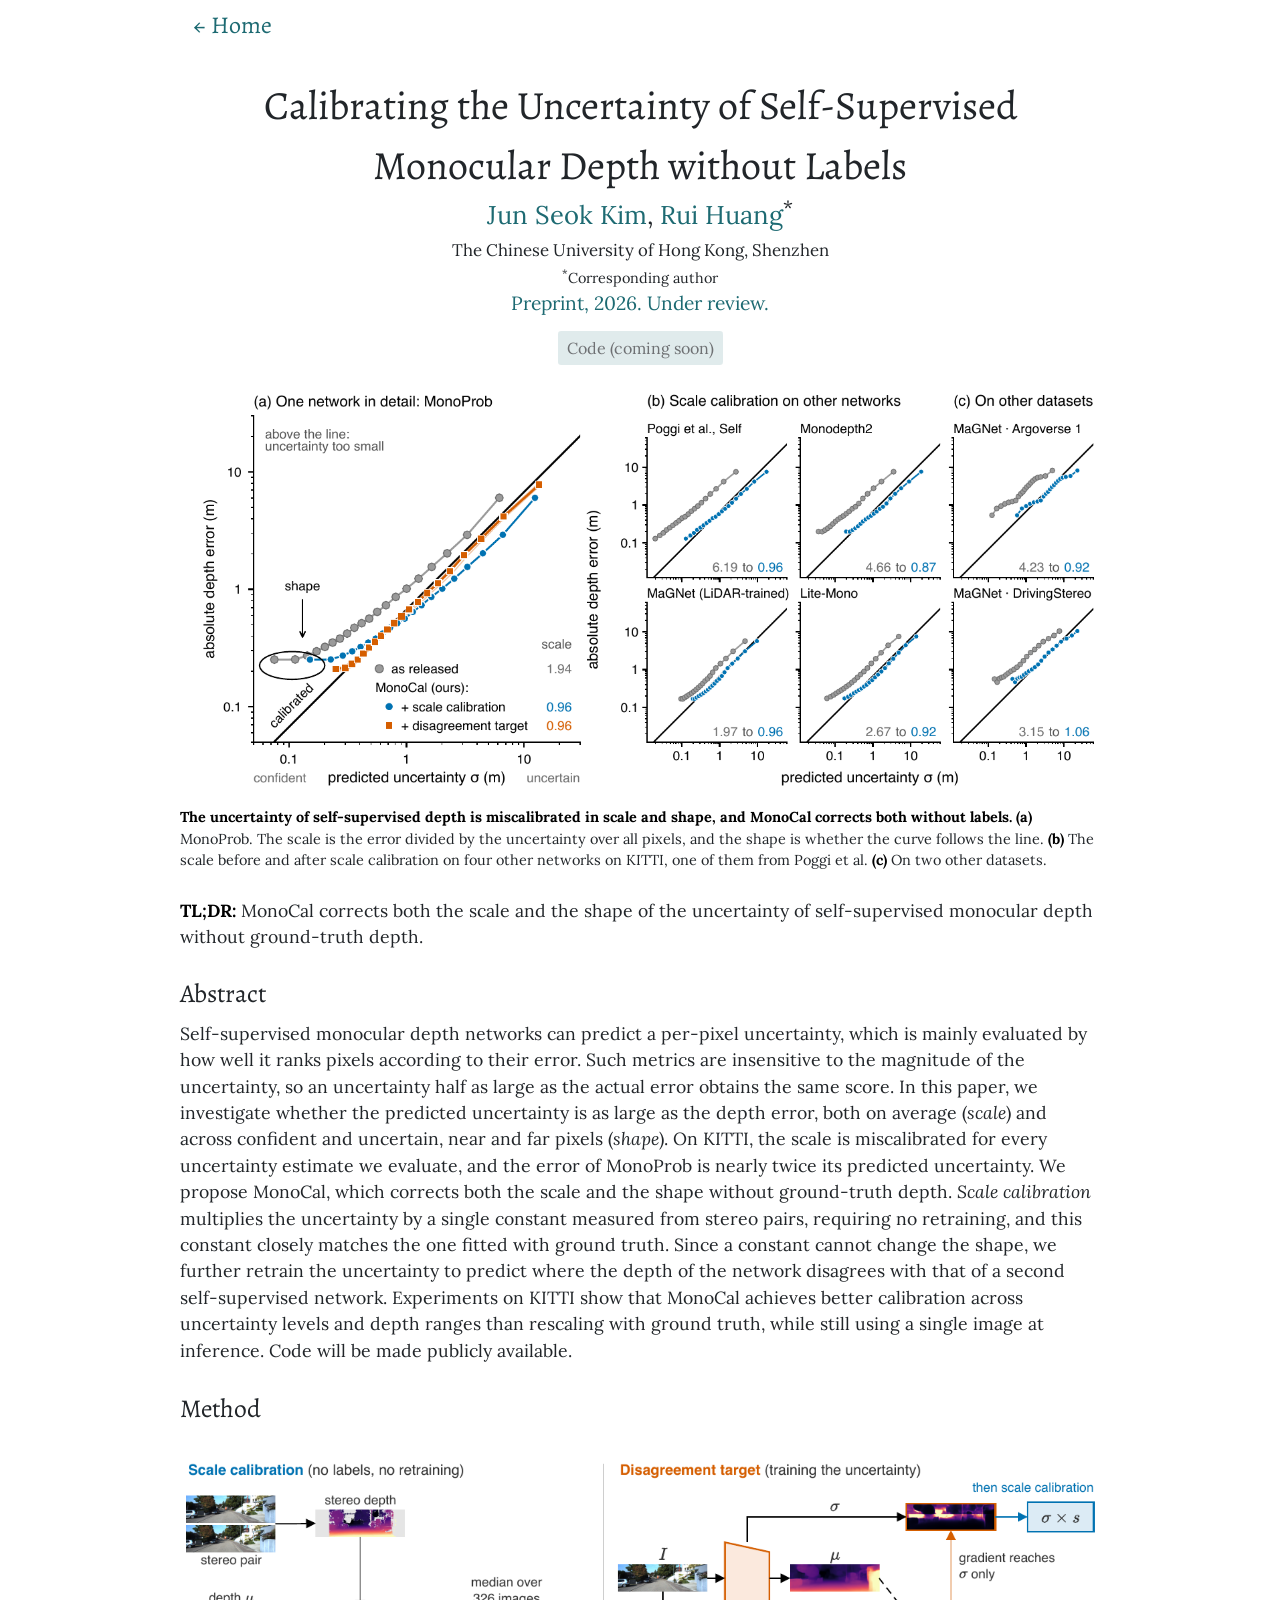
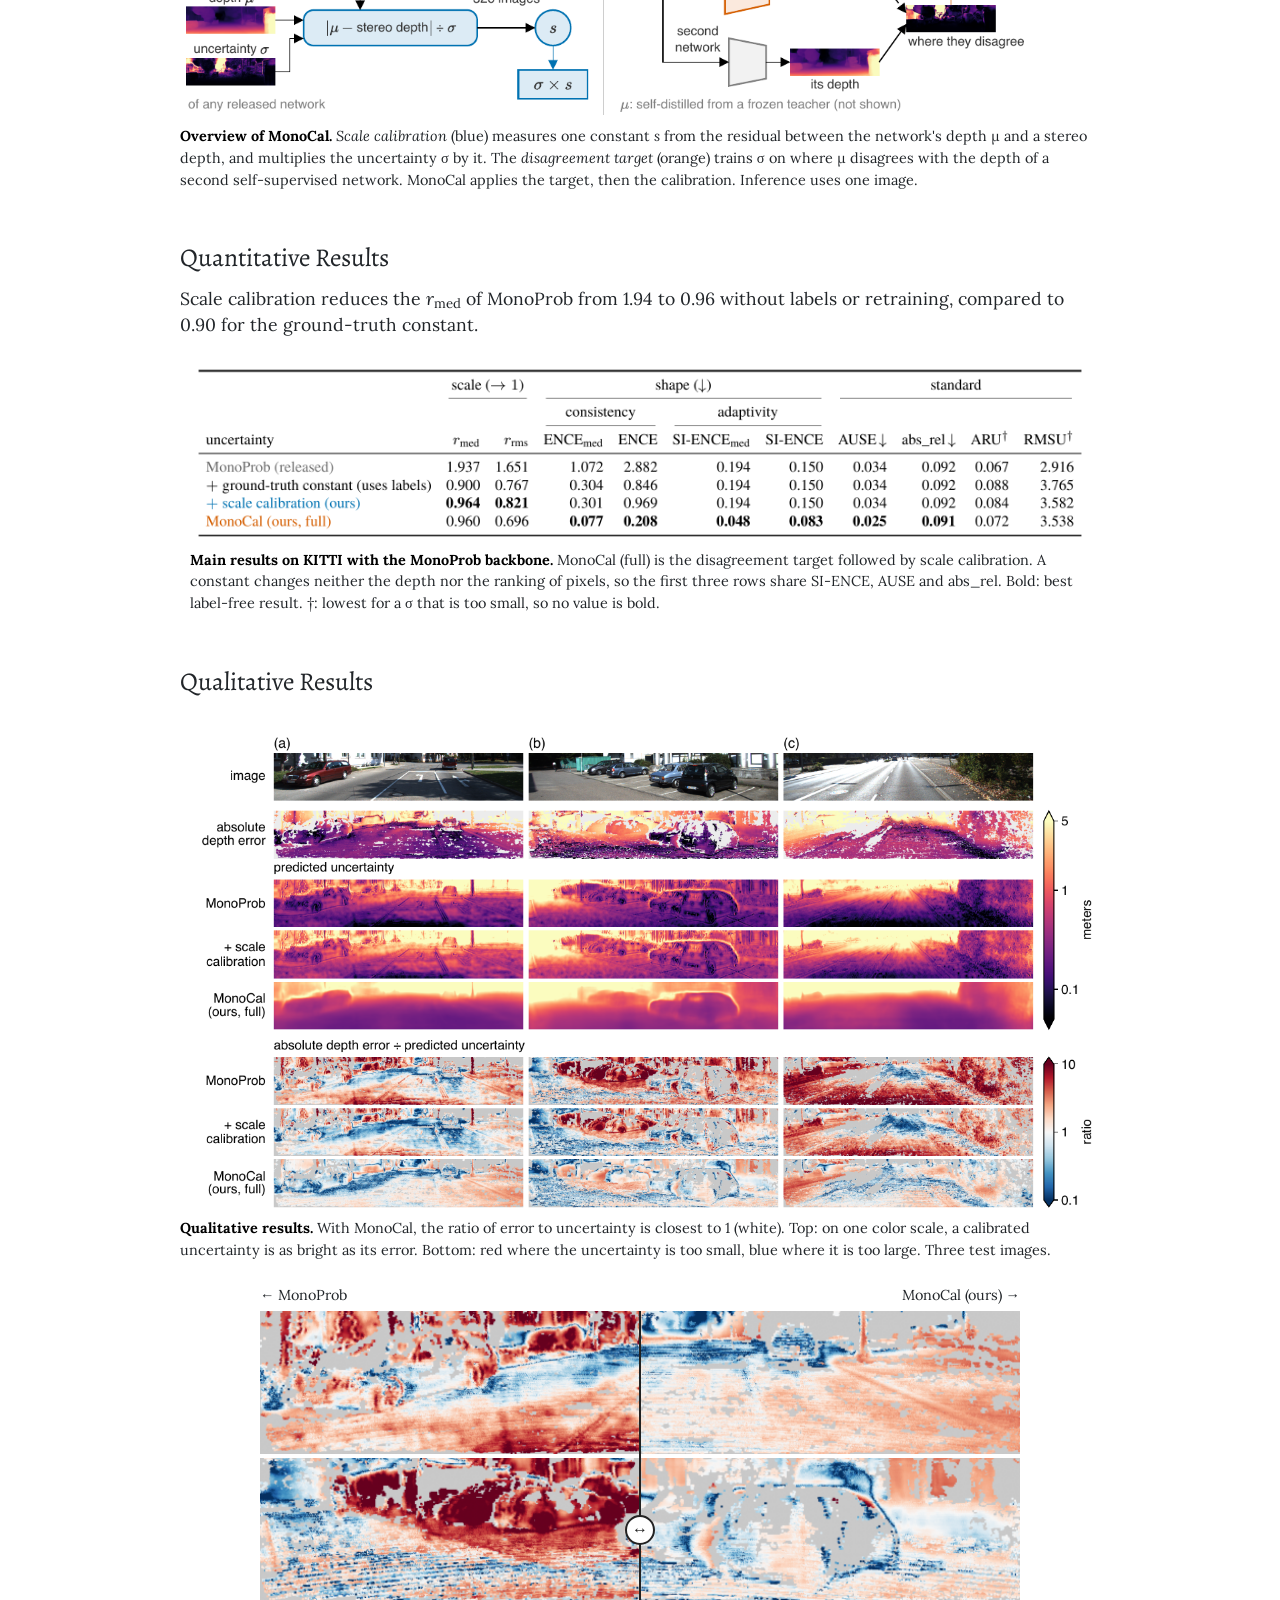
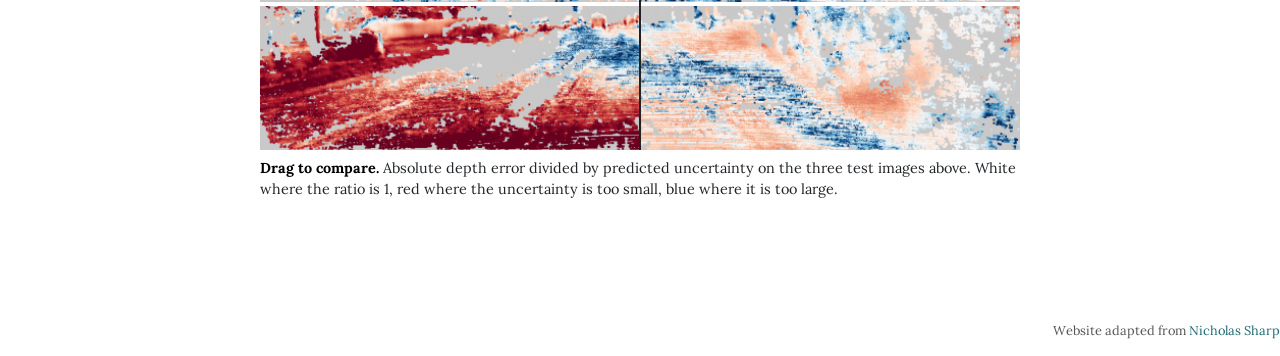
==== projects/monocal/index.html @ 47f4afff "Homepage and project page updated for the MonoCal preprint Homepage: paper entry with the final titl" ====
<!doctype html>
<html lang="en">

  <head>
    <meta charset="utf-8">
    <meta name="viewport" content="width=device-width, initial-scale=1, shrink-to-fit=no">
    <meta name="author" content="Jun Seok Kim">
    <meta name="description" content="MonoCal corrects the scale and the shape of the uncertainty of self-supervised monocular depth without ground-truth depth.">
    <meta property="og:type" content="website">
    <meta property="og:title" content="Calibrating the Uncertainty of Self-Supervised Monocular Depth without Labels">
    <meta property="og:description" content="MonoCal corrects the scale and the shape of the uncertainty of self-supervised monocular depth without ground-truth depth.">
    <meta property="og:url" content="https://forestinblue.github.io/projects/monocal/">
    <meta property="og:image" content="https://forestinblue.github.io/projects/monocal/fig1_teaser.png">
    <meta name="twitter:card" content="summary_large_image">

    <title>Calibrating the Uncertainty of Self-Supervised Monocular Depth without Labels</title>
    <style>
      strong {
          font-weight: bold;
          color: black;
      }
      .wide { max-width: 1100px; margin: 1.5rem auto; }
      .wide img { width: 100%; }
      .wide figcaption { width: 100%; max-width: none; text-align: left; font-size: 0.9em; margin-top: 0.5rem; }
      .section-title { font-family: 'Alegreya', serif; font-size: 1.6em; margin-top: 1.5rem; margin-bottom: 0.5rem; }
      .paper-links { text-align: center; margin-top: 0.8rem; }
      .author-note { text-align: center; font-size: 0.9em; margin-top: 4px; margin-bottom: 0; }
      .tldr { margin-top: 1.2rem; margin-bottom: 0; }
      .table-fig { max-width: 900px; }
      .ba-wrap { max-width: 760px; margin: 1.5rem auto; }
      .ba-labels { display: flex; justify-content: space-between; font-size: 0.9em; margin-bottom: 4px; }
      .ba { position: relative; --pos: 50%; line-height: 0; }
      .ba img { display: block; width: 100%; height: auto; }
      .ba img + img { margin-top: 4px; }
      .ba-top { position: absolute; top: 0; left: 0; right: 0; bottom: 0; -webkit-clip-path: inset(0 calc(100% - var(--pos)) 0 0); clip-path: inset(0 calc(100% - var(--pos)) 0 0); }
      .ba-handle { position: absolute; top: 0; bottom: 0; left: var(--pos); width: 2px; margin-left: -1px; background: #222; pointer-events: none; }
      .ba-handle::after { content: "\2194"; position: absolute; top: 50%; left: 50%; transform: translate(-50%, -50%); width: 30px; height: 30px; border-radius: 50%; background: #fff; border: 2px solid #222; color: #222; font: 16px/26px sans-serif; text-align: center; }
      .ba-range { position: absolute; top: 0; left: 0; width: 100%; height: 100%; margin: 0; opacity: 0; cursor: ew-resize; }
      .ba:focus-within { outline: 2px solid #1a6b72; outline-offset: 2px; }
      .ba-caption { font-size: 0.9em; margin-top: 0.5rem; line-height: 1.5; }
      @media (max-width: 576px) {
        .wide { overflow-x: auto; -webkit-overflow-scrolling: touch; }
        .wide img { width: 1000px; max-width: none; }
      }
    </style>


    <link rel="preconnect" href="https://fonts.googleapis.com">
    <link rel="preconnect" href="https://fonts.gstatic.com" crossorigin>
    <link href="https://fonts.googleapis.com/css2?family=Alegreya:wght@500&family=Alegreya+SC&family=Lora:wght@400&display=swap" rel="stylesheet">


    <link rel="stylesheet" href="https://stackpath.bootstrapcdn.com/bootstrap/4.1.1/css/bootstrap.min.css" integrity="sha384-WskhaSGFgHYWDcbwN70/dfYBj47jz9qbsMId/iRN3ewGhXQFZCSftd1LZCfmhktB" crossorigin="anonymous">

    <link rel="stylesheet" href="https://cdnjs.cloudflare.com/ajax/libs/font-awesome/5.15.4/css/all.min.css">

    <link rel="stylesheet" href="../../css/style.css">

  </head>

  <body>

    <div class="container">
        <div class="row">
          <div class="col-xl-1"></div>
          <div class="col col-xl-10">
            <div class="row mb-3">
  <div class="col d-none d-md-block">
    <div class="d-flex justify-content-start flex-wrap">
    <a href="../../index.html" class="btn link-button" role="button">&larr; Home</a>
    </div>
  </div>
  <div class="col d-md-none">
    <div class="d-flex justify-content-start flex-wrap">
    <a href="../../index.html" class="btn link-button-small" role="button">&larr; Home</a>
    </div>
  </div>
</div>


<div class="row">
  <div class="col">
    <p class="full-title">Calibrating the Uncertainty of Self-Supervised Monocular Depth without Labels</p>
    <p class="authors-list"><a href="https://forestinblue.github.io">Jun Seok Kim</a>, <a href="https://myweb.cuhk.edu.cn/ruihuang">Rui Huang</a><sup>*</sup></p>
    <p class="schools-list">The Chinese University of Hong Kong, Shenzhen</p>
    <p class="author-note"><sup>*</sup>Corresponding author</p>
    <p class="publication-status">Preprint, 2026. Under review.</p>
    <div class="paper-links">
      <!-- ARXIV: enable when the arXiv identifier is announced, and replace ARXIV_ID in both links.
      <a href="https://arxiv.org/pdf/ARXIV_ID" class="btn btn-sm big-badge-button" role="button">Paper</a>
      <a href="https://arxiv.org/abs/ARXIV_ID" class="btn btn-sm big-badge-button" role="button">arXiv</a>
      -->
      <span class="btn btn-sm big-badge-button disabled" role="button" aria-disabled="true">Code (coming soon)</span>
    </div>
  </div>
</div>

<figure class="wide">
  <img src="fig1_teaser.png" alt="Reliability diagrams of predicted uncertainty against absolute depth error, before and after MonoCal">
  <figcaption class="selected-figure-caption"><strong>The uncertainty of self-supervised depth is miscalibrated in scale and shape, and MonoCal corrects both without labels.</strong> <strong>(a)</strong> MonoProb. The scale is the error divided by the uncertainty over all pixels, and the shape is whether the curve follows the line. <strong>(b)</strong> The scale before and after scale calibration on four other networks on KITTI, one of them from Poggi et al. <strong>(c)</strong> On two other datasets.</figcaption>
</figure>

<div class="row">
  <div class="col">
    <p class="summary-text tldr"><strong>TL;DR:</strong> MonoCal corrects both the scale and the shape of the uncertainty of self-supervised monocular depth without ground-truth depth.</p>
    <p class="section-title">Abstract</p>
    <p class="summary-text">Self-supervised monocular depth networks can predict a per-pixel uncertainty, which is mainly evaluated by how well it ranks pixels according to their error. Such metrics are insensitive to the magnitude of the uncertainty, so an uncertainty half as large as the actual error obtains the same score. In this paper, we investigate whether the predicted uncertainty is as large as the depth error, both on average (<i>scale</i>) and across confident and uncertain, near and far pixels (<i>shape</i>). On KITTI, the scale is miscalibrated for every uncertainty estimate we evaluate, and the error of MonoProb is nearly twice its predicted uncertainty. We propose MonoCal, which corrects both the scale and the shape without ground-truth depth. <i>Scale calibration</i> multiplies the uncertainty by a single constant measured from stereo pairs, requiring no retraining, and this constant closely matches the one fitted with ground truth. Since a constant cannot change the shape, we further retrain the uncertainty to predict where the depth of the network disagrees with that of a second self-supervised network. Experiments on KITTI show that MonoCal achieves better calibration across uncertainty levels and depth ranges than rescaling with ground truth, while still using a single image at inference. Code will be made publicly available.</p>
  </div>
</div>

<div class="row">
  <div class="col">
    <p class="section-title">Method</p>
  </div>
</div>

<figure class="wide">
  <img src="fig2_method.png" alt="Overview of MonoCal: scale calibration and the disagreement target">
  <figcaption class="selected-figure-caption"><strong>Overview of MonoCal.</strong> <i>Scale calibration</i> (blue) measures one constant <i>s</i> from the residual between the network's depth μ and a stereo depth, and multiplies the uncertainty σ by it. The <i>disagreement target</i> (orange) trains σ on where μ disagrees with the depth of a second self-supervised network. MonoCal applies the target, then the calibration. Inference uses one image.</figcaption>
</figure>

<div class="row">
  <div class="col">
    <p class="section-title">Quantitative Results</p>
    <p class="summary-text">Scale calibration reduces the <i>r</i><sub>med</sub> of MonoProb from 1.94 to 0.96 without labels or retraining, compared to 0.90 for the ground-truth constant.</p>
  </div>
</div>

<figure class="wide table-fig">
  <img src="table2_main_results.png" alt="Main results on KITTI with the MonoProb backbone: scale, shape and standard metrics for MonoProb, the ground-truth constant, scale calibration and MonoCal">
  <figcaption class="selected-figure-caption"><strong>Main results on KITTI with the MonoProb backbone.</strong> MonoCal (full) is the disagreement target followed by scale calibration. A constant changes neither the depth nor the ranking of pixels, so the first three rows share SI-ENCE, AUSE and abs_rel. Bold: best label-free result. †: lowest for a σ that is too small, so no value is bold.</figcaption>
</figure>

<div class="row">
  <div class="col">
    <p class="section-title">Qualitative Results</p>
  </div>
</div>

<figure class="wide">
  <img src="fig5_qualitative.png" alt="Error, predicted uncertainty and their ratio on three KITTI test images">
  <figcaption class="selected-figure-caption"><strong>Qualitative results.</strong> With MonoCal, the ratio of error to uncertainty is closest to 1 (white). Top: on one color scale, a calibrated uncertainty is as bright as its error. Bottom: red where the uncertainty is too small, blue where it is too large. Three test images.</figcaption>
</figure>

<div class="ba-wrap">
  <div class="ba-labels"><span>&larr; MonoProb</span><span>MonoCal (ours) &rarr;</span></div>
  <div class="ba" id="ba">
    <div>
      <img src="ratio_a_monocal.png" alt="Error divided by uncertainty with MonoCal, test image (a)">
      <img src="ratio_b_monocal.png" alt="Error divided by uncertainty with MonoCal, test image (b)">
      <img src="ratio_c_monocal.png" alt="Error divided by uncertainty with MonoCal, test image (c)">
    </div>
    <div class="ba-top">
      <img src="ratio_a_monoprob.png" alt="Error divided by uncertainty with MonoProb, test image (a)">
      <img src="ratio_b_monoprob.png" alt="Error divided by uncertainty with MonoProb, test image (b)">
      <img src="ratio_c_monoprob.png" alt="Error divided by uncertainty with MonoProb, test image (c)">
    </div>
    <div class="ba-handle"></div>
    <input class="ba-range" type="range" min="0" max="100" value="50" step="0.5" aria-label="Compare MonoProb with MonoCal">
  </div>
  <p class="ba-caption"><strong>Drag to compare.</strong> Absolute depth error divided by predicted uncertainty on the three test images above. White where the ratio is 1, red where the uncertainty is too small, blue where it is too large.</p>
</div>

<!-- BIBTEX: enable together with the arXiv links, and replace ARXIV_ID.
<a name="bibtex"></a>
<div class="row">
  <div class="col">
    <p class="section-title">BibTeX</p>
    <pre class="bibtex-code">@article{kim2026monocal,
  title   = {Calibrating the Uncertainty of Self-Supervised Monocular Depth without Labels},
  author  = {Kim, Jun Seok and Huang, Rui},
  journal = {arXiv preprint arXiv:ARXIV_ID},
  year    = {2026}
}</pre>
  </div>
</div>
-->

            </div>
          <div class="col-xl-1"></div>
        </div>
    </div>

    <footer>
      <div class="row">
        <div class="col-12">
          <br>
          <br>
          <br>
          <br>
        </div>
      </div>
      <p class="footer-text">Website adapted from <a href="https://nmwsharp.com">Nicholas Sharp</a></p>
    </footer>

    <script>
      (function () {
        var ba = document.getElementById('ba');
        if (!ba) return;
        var range = ba.querySelector('.ba-range');
        range.addEventListener('input', function () {
          ba.style.setProperty('--pos', range.value + '%');
        });
      })();
    </script>

  </body>

</html>
---- css/style.css ----
html {
  background-color: #ffffff;
  font-size: 100%;
}

body {
  /* font-family: 'Lato', sans-serif !important; */
  font-family: 'Lora', serif !important;
  /* font-family: 'Merriweather', serif !important; */
  
}


/* Link colors */
a:link {
    color: #1d6a72;
}
a:visited {
    color: #1d6a72;
}
a:hover {
    color: #1d6a72;
}
a:active {
    color: #1d6a72;
}

.footer-text {
  font-size: 0.8rem;
  font-weight: lighter;
  text-align: right;
  color: #555;
}


.about-headshot-mobile {
  max-width: 60%;
}

/* circular headshot: fill the circle without cropping the file */
.about-headshot,
.about-headshot-mobile {
  aspect-ratio: 1 / 1;
  object-fit: cover;
  object-position: 50% 65%;
}

.title-name {
  font-family: 'Alegreya SC', serif; 
  font-size: 2.0em;
  line-height: 90%;
  font-weight:500;
}


.link-button {
  font-family: 'Alegreya', serif;
  font-size: 1.5rem;
  color: #1d6a72; 
}

.link-button-small {
  font-family: 'Alegreya', serif;
  font-size: 1.2rem;
  padding-left: .5rem;
  padding-right: .5rem;
  color: #1d6a72;
}

.drop-shadow {
  box-shadow: 0 4px 8px 0 rgba(0, 0, 0, 0.2), 0 6px 20px 0 rgba(0, 0, 0, 0.19);
}

/* Style font awesome */
.fa {
  padding-left: 5px;
  padding-right: 5px;
  font-size: 30px;
  text-align: center;
  text-decoration: none;
}
.fa:hover {
  opacity: 0.7;
  text-decoration: none;
}


/* Expand/collapsible news entries */


.news-title {
  font-family: 'Alegreya', serif;
  font-size: 1.3rem;
  font-weight: 200;
}

.news-date {
  /* color: #1d6a72; */
  display: inline-block;
  font-weight: 500;
  inline-size: 4em;
  font-family: 'Alegreya', serif;
}

.news-entry {
  font-size: 0.9rem;
}

.news-expand-button {
  cursor: pointer;
  text-align: center;
  margin-left: 1em;
  color: #1d6a72;
}

.expandable-list {
  background-color: #f9f9f9; /* 可选：为"News"部分添加背景色以突出显示 */
  padding: 10px; /* 可选：添加内边距来使内容更具可读性 */
}


.summary-title {
  font-family: 'Alegreya', serif;
  /* font-variant: small-caps; */
  font-size: 1.15em;
  font-weight:500;
  margin-bottom: 2px;
  margin-top: 0px;
  padding-top: 0px;
}
.summary-authors{
  margin-top: 0px;
  margin-bottom: 0px;
  font-size: 0.95rem;
}


.summary-publication-status {
  margin-top: 0px;
  margin-bottom: 5px;
  color: #1d6a72;
}

.summary-services {
  font-size: 1.2em;
  display: inline-block;
  font-family: 'Alegreya', serif;
}

.service-entry {
  display: inline-block;
  font-size: 1.0em;
}


.summary-teaching {
  font-size: 1.2em;
  display: inline-block;
  font-family: 'Alegreya', serif;
}

.teaching-entry {
  display: inline-block;
  font-size: 1.0em;
}

.summary-extras {
  padding-left: 5px;
  padding-right: 5px;
  font-weight: bolder;
  background: #1d6a7233;
}


.summary-extras-award {
  padding-left: 10px;
  padding-right: 10px;
  font-weight: bolder;
  color: #000;
  background: #FFDC55;
}
.summary-extras-btn:visited{
  color: #000;
  background: #FFDC55;
}

.summary-text {
  font-size: 1.1rem;
  margin-top: 2px;
  margin-bottom: 2px;
}

.summary-image {
  /* border: 1px solid #ddd;
  border-radius: 4px; */
  padding: 2px;
  display: block;
  margin-left: auto;
  margin-right: auto;
}

/* for paper and code button */
.badge-button {
  font-size: 0.8rem;
  background: #1d6a7233;
  line-height: 225%;
  margin-right: 0.25rem;
}

.badge-button:hover {
  text-decoration: none;
}

.big-badge-button {
  font-size: 1.0rem;
  background: #1d6a7233;
}
.big-badge-button:hover {
  text-decoration: none;
}



/* For project page */

/* Content summaries */
.content-header {
  margin-bottom: 0px;
  border-bottom-style: solid;
  border-width: 2px;
  /* text-align: right; */
  /* text-align: center; */
  text-align: left
}

.content-header col {
  padding-right: 0px;
}

.content-header p {
  font-weight: bold;
  font-size: 2.0rem;
  margin-bottom: 0px;
  margin-right: 0px;
}

.content-header-linebreak {
  height: 30px;
  margin-bottom: 15px;
  margin-top: 0px;
  margin-left: 0px;
  margin-right: 0px;
}

.full-title {
  font-family: 'Alegreya', serif;
  font-size: 2.5em;
  margin-top: 10px;
  margin-bottom: 0px;
  text-align: center;
}

.authors-list {
  margin-top: 0px;
  margin-bottom: 0px;
  font-size: 1.6em;
  text-align: center;
}

.schools-list {
  margin-top: 4px;
  margin-bottom: 0px;
  font-size: 1.05em;
  text-align: center;
}


.plain-link {
  color: #000000 !important;
  text-decoration: underline !important;
  font-size: 0.8em;
}

.plain-wo-link{
  color: #000000 !important;
  /* text-decoration: underline !important; */
  font-size: 0.8em;
}

.publication-status {
  margin-top: 0px;
  margin-bottom: 0px;
  font-size: 1.2em;
  text-align: center;
  color: #1d6a72;
}

.extras {
  margin-top: 0px;
  margin-bottom: 0px;
  font-size: 1.2em;
  text-align: center;
  color: #1d6a72;
  font-weight: bolder;
}
.hover {
  text-decoration: none;
}


.big-teaser-image {
  padding: 5px;
  display: block;
  margin-left: auto;
  margin-right: auto;
	max-height: 400px;
	max-width: auto;
}

.image-container {
  display: flex; /* 使用 Flexbox 布局 */
  flex-wrap: wrap; /* 当图片超出容器时换行 */
  justify-content: space-between; /* 图片两边对齐 */
}
.image-container img {
  width: 100%; /* 图片最大宽度为容器宽度 */
  height: auto; /* 根据宽度调整高度，保持长宽比 */
  margin-bottom: 10px; /* 图片间的垂直间距 */
}


.abstract {
  text-align: left;
  padding: 10px;
}


.selected-figure {
  text-align: center;
  max-height: 300px; 
  max-width: 100%;
  padding: 5px;
}
.selected-figure-caption {
  max-width: 600px;
}

.bibtex {
  display: flex;
  /* justify-content: center; */
  text-align: justify;
}

pre {
  margin-top: 10px;
  background-color: #f9f9f9;
  padding: 10px;
  border: 1px solid #ccc;
  border-radius: 5px;
  text-align: left; /* 文本左对齐 */
  width: 100%;
  height: auto;
}


.bibtex-code {
  font-family: 'Courier New';
  font-size: 14px;
  line-height: 1.5;
  /* color: #333; */
  
}
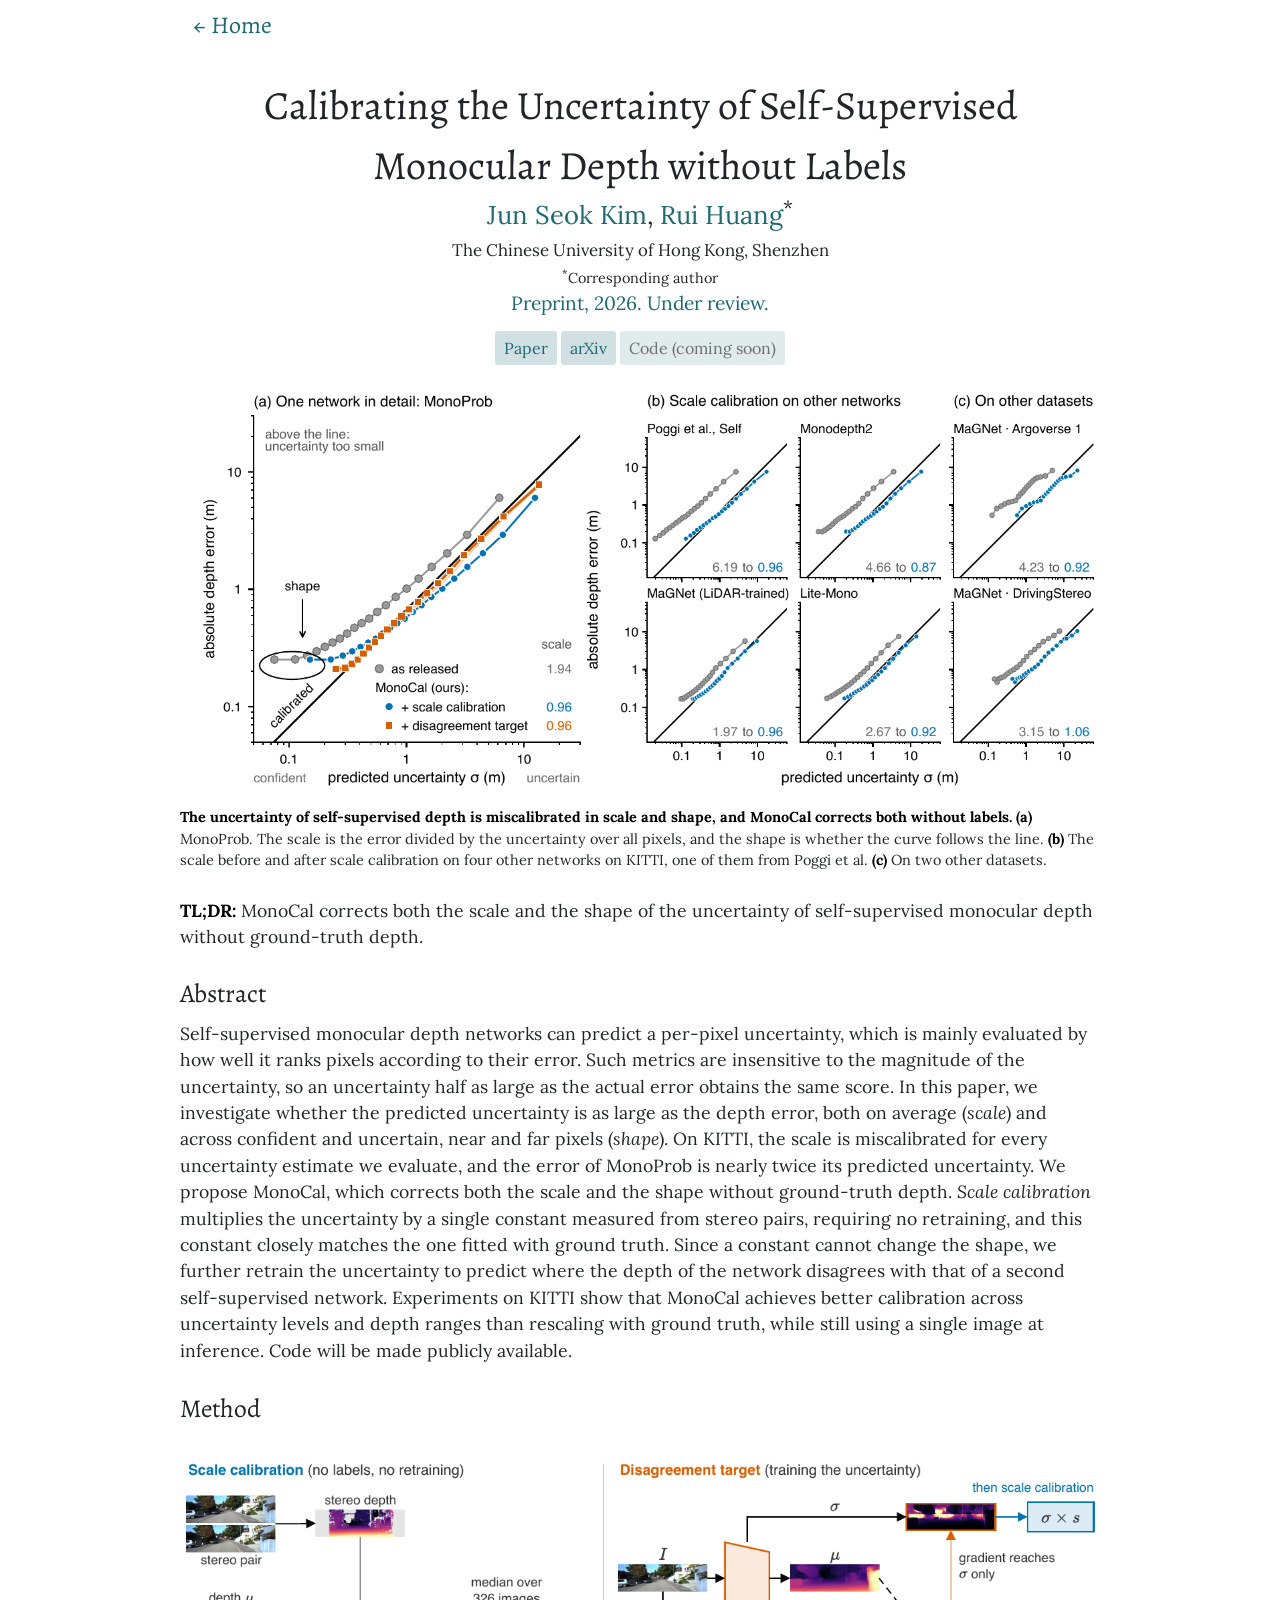
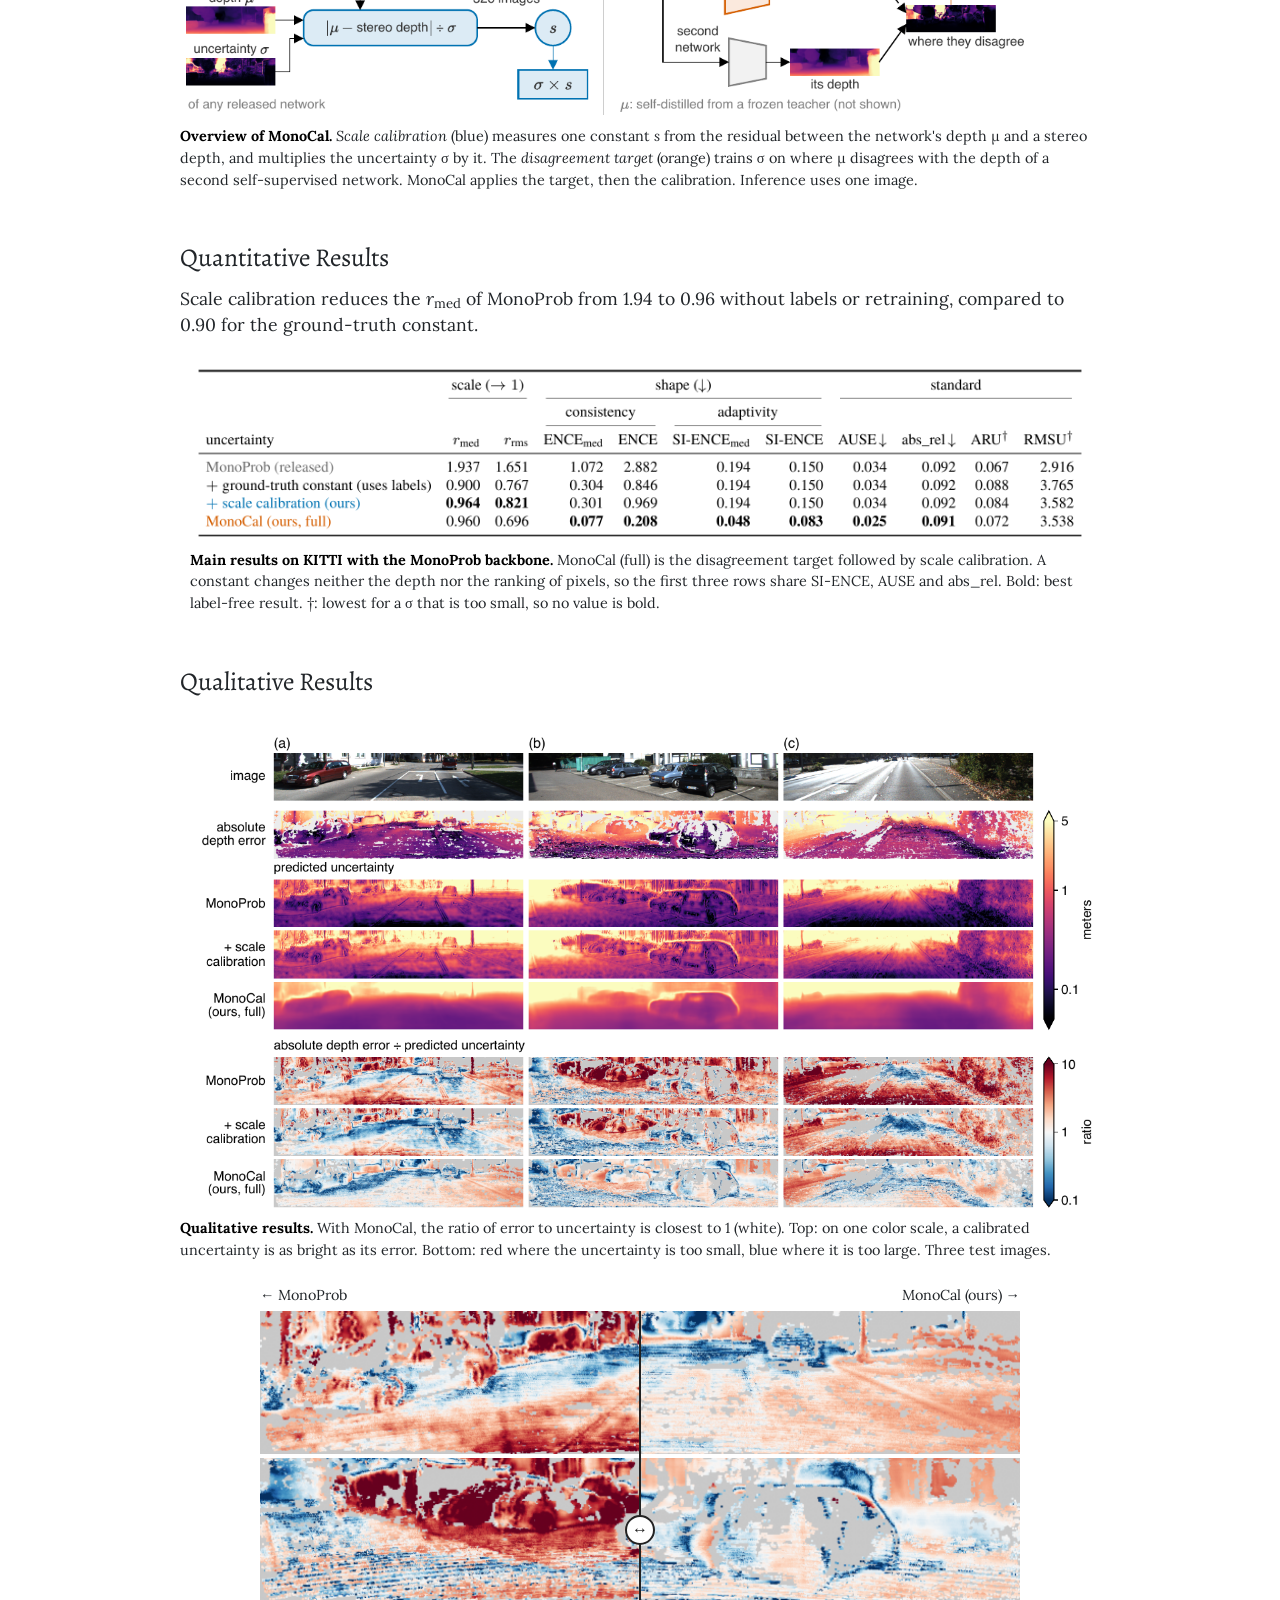
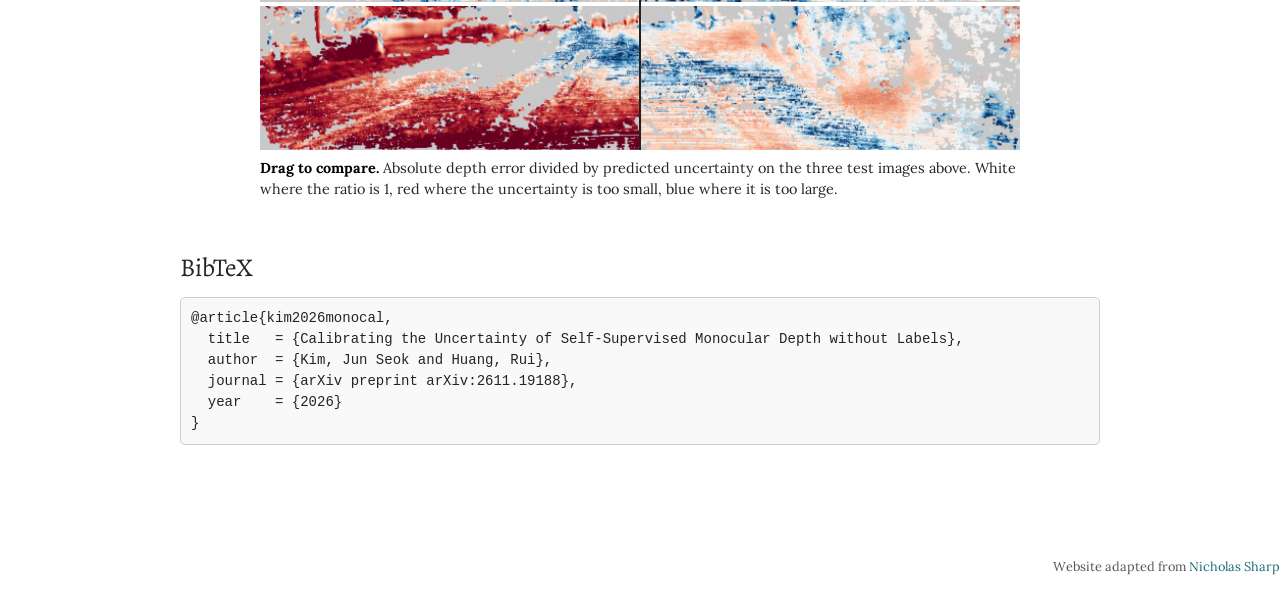
==== commit 0c4fbe9a: "arXiv:2611.19188 linked (homepage, project page buttons and BibTeX); CV updated with the arXiv id; G" ====
--- a/projects/monocal/index.html
+++ b/projects/monocal/index.html
@@ -86,10 +86,8 @@
     <p class="author-note"><sup>*</sup>Corresponding author</p>
     <p class="publication-status">Preprint, 2026. Under review.</p>
     <div class="paper-links">
-      <!-- ARXIV: enable when the arXiv identifier is announced, and replace ARXIV_ID in both links.
-      <a href="https://arxiv.org/pdf/ARXIV_ID" class="btn btn-sm big-badge-button" role="button">Paper</a>
-      <a href="https://arxiv.org/abs/ARXIV_ID" class="btn btn-sm big-badge-button" role="button">arXiv</a>
-      -->
+      <a href="https://arxiv.org/pdf/2611.19188" class="btn btn-sm big-badge-button" role="button">Paper</a>
+      <a href="https://arxiv.org/abs/2611.19188" class="btn btn-sm big-badge-button" role="button">arXiv</a>
       <span class="btn btn-sm big-badge-button disabled" role="button" aria-disabled="true">Code (coming soon)</span>
     </div>
   </div>
@@ -161,7 +159,6 @@
   <p class="ba-caption"><strong>Drag to compare.</strong> Absolute depth error divided by predicted uncertainty on the three test images above. White where the ratio is 1, red where the uncertainty is too small, blue where it is too large.</p>
 </div>
 
-<!-- BIBTEX: enable together with the arXiv links, and replace ARXIV_ID.
 <a name="bibtex"></a>
 <div class="row">
   <div class="col">
@@ -169,12 +166,11 @@
     <pre class="bibtex-code">@article{kim2026monocal,
   title   = {Calibrating the Uncertainty of Self-Supervised Monocular Depth without Labels},
   author  = {Kim, Jun Seok and Huang, Rui},
-  journal = {arXiv preprint arXiv:ARXIV_ID},
+  journal = {arXiv preprint arXiv:2611.19188},
   year    = {2026}
 }</pre>
   </div>
 </div>
--->
 
             </div>
           <div class="col-xl-1"></div>
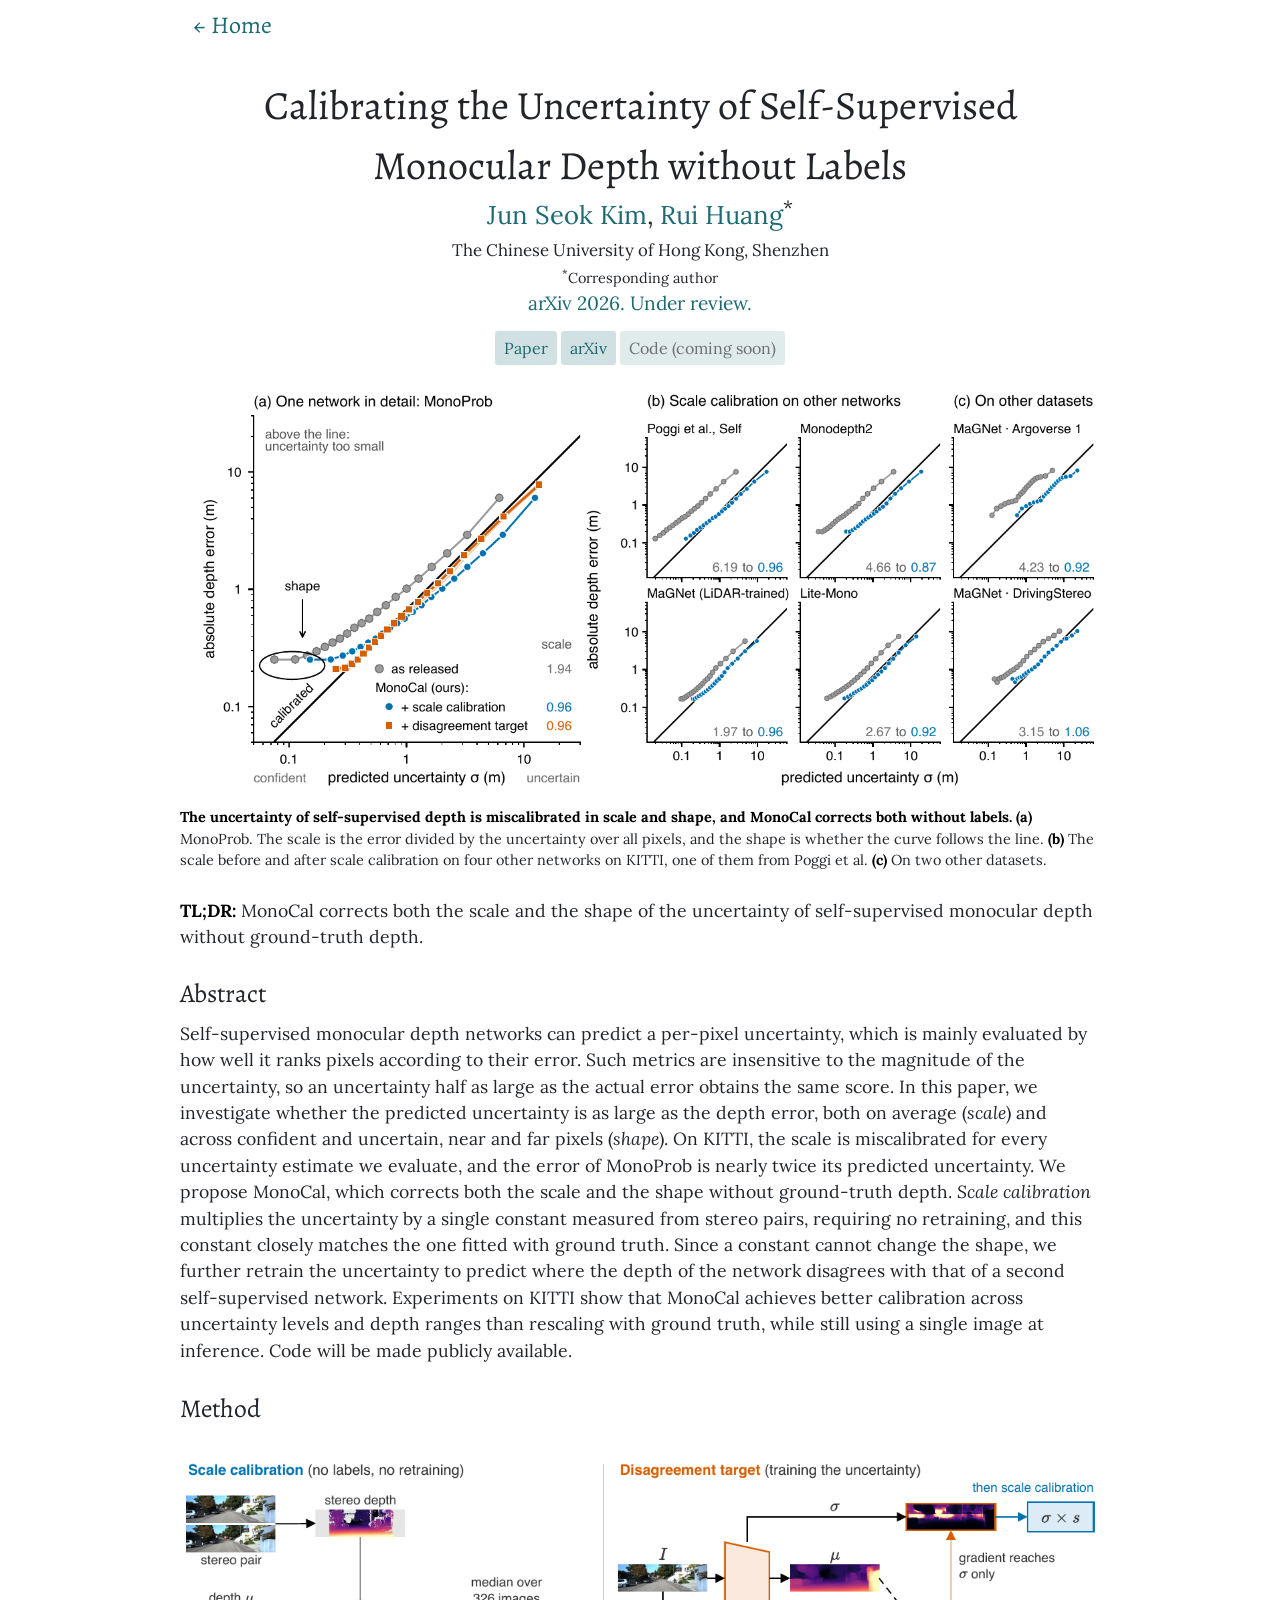
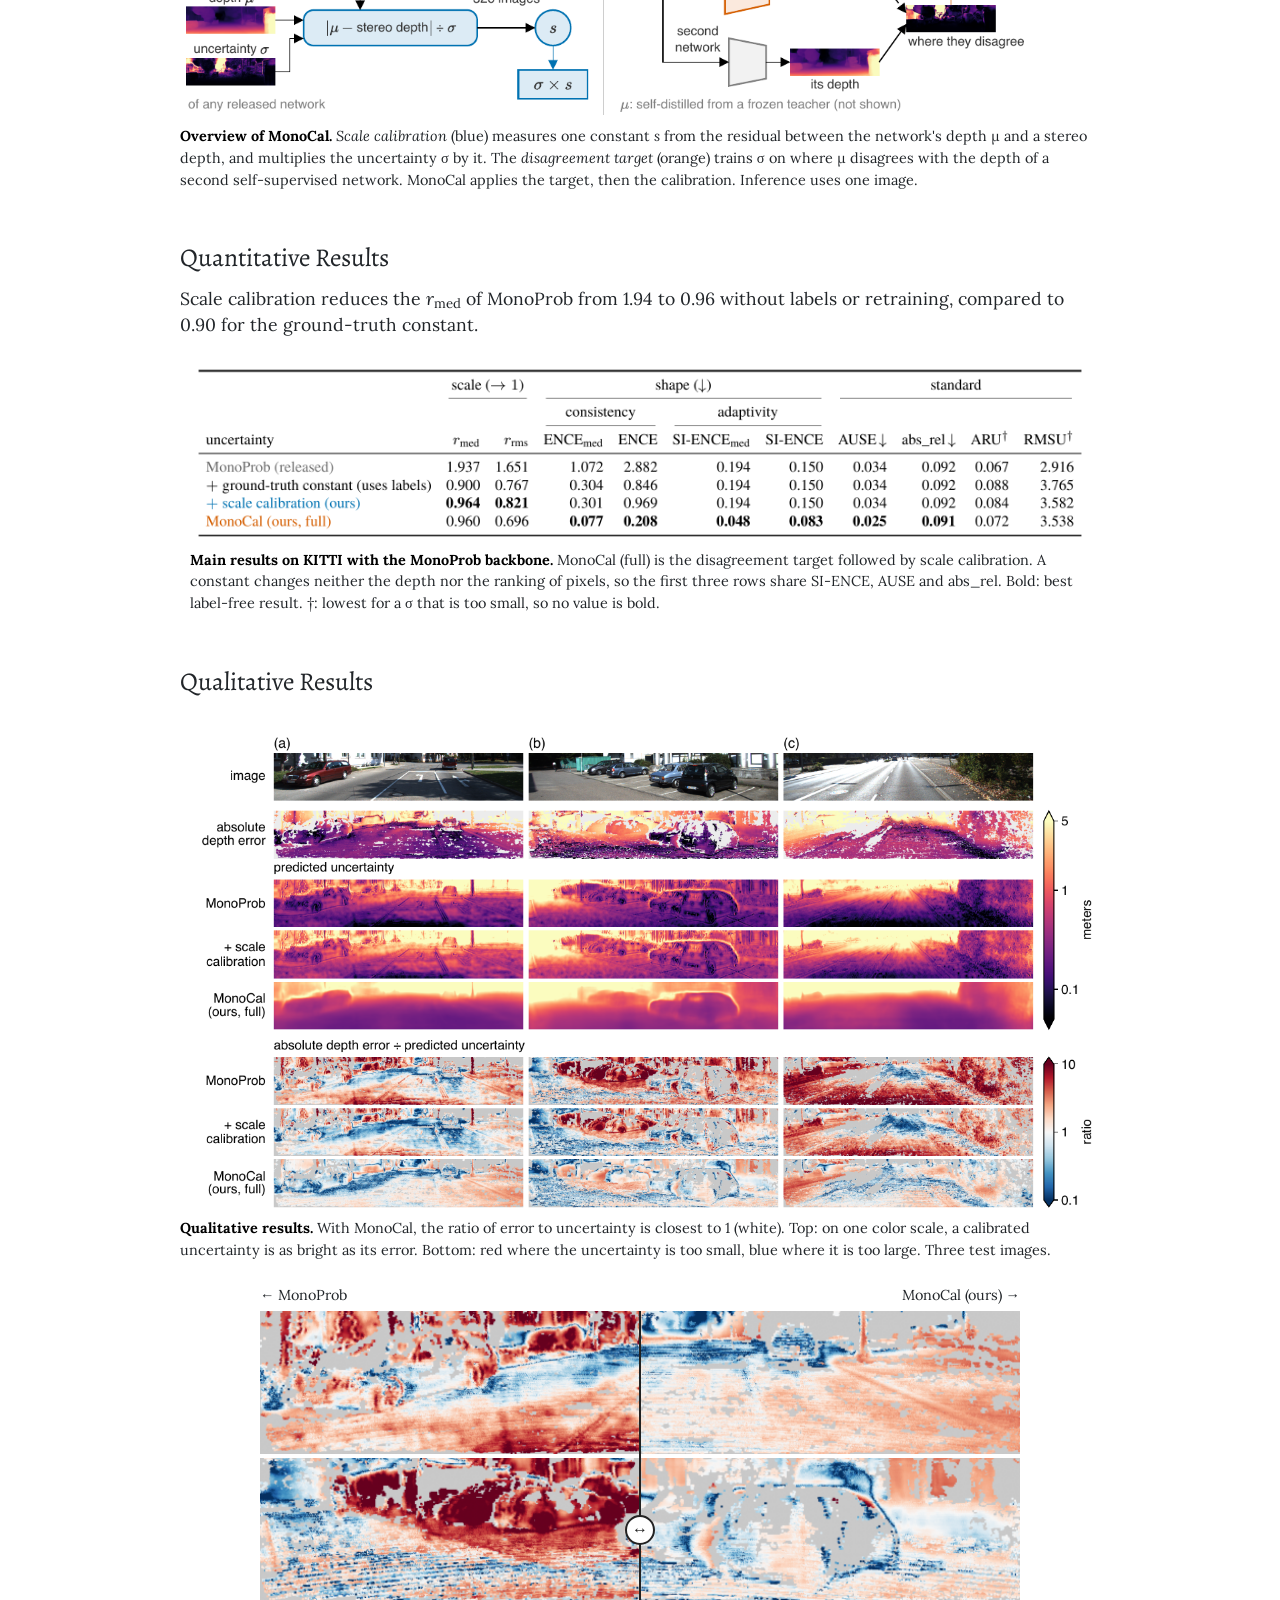
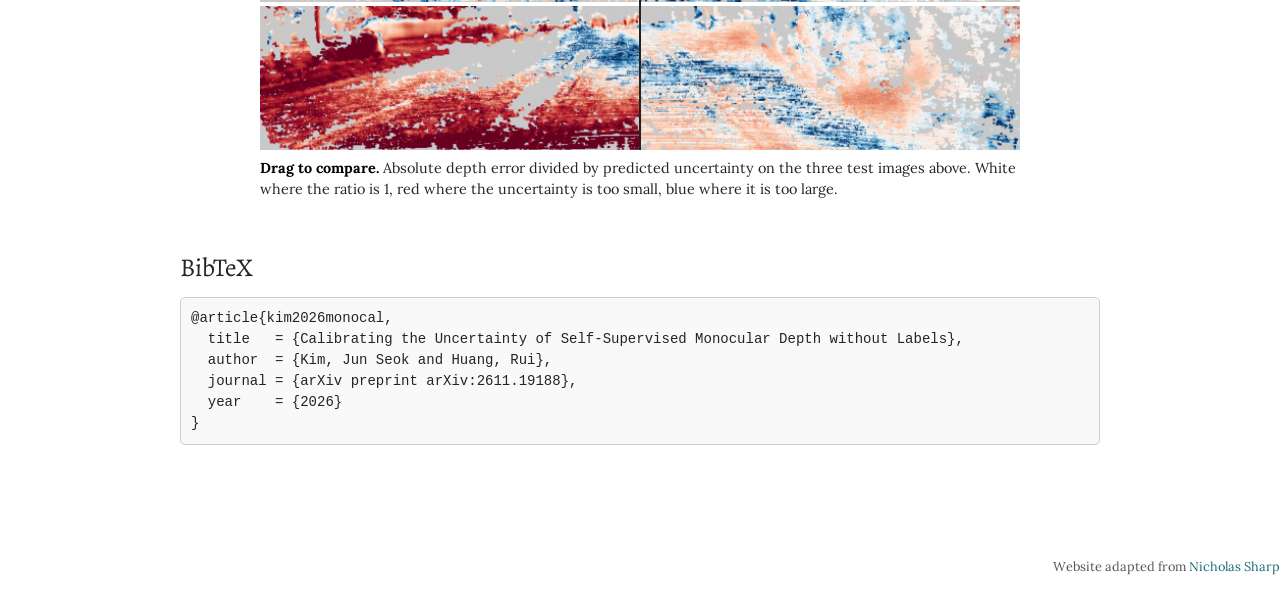
==== commit 37f74d0e: "Status line reads 'arXiv 2026. Under review.' (homepage and project page); CV link label [Project Pa" ====
--- a/projects/monocal/index.html
+++ b/projects/monocal/index.html
@@ -84,7 +84,7 @@
     <p class="authors-list"><a href="https://forestinblue.github.io">Jun Seok Kim</a>, <a href="https://myweb.cuhk.edu.cn/ruihuang">Rui Huang</a><sup>*</sup></p>
     <p class="schools-list">The Chinese University of Hong Kong, Shenzhen</p>
     <p class="author-note"><sup>*</sup>Corresponding author</p>
-    <p class="publication-status">Preprint, 2026. Under review.</p>
+    <p class="publication-status">arXiv 2026. Under review.</p>
     <div class="paper-links">
       <a href="https://arxiv.org/pdf/2611.19188" class="btn btn-sm big-badge-button" role="button">Paper</a>
       <a href="https://arxiv.org/abs/2611.19188" class="btn btn-sm big-badge-button" role="button">arXiv</a>
